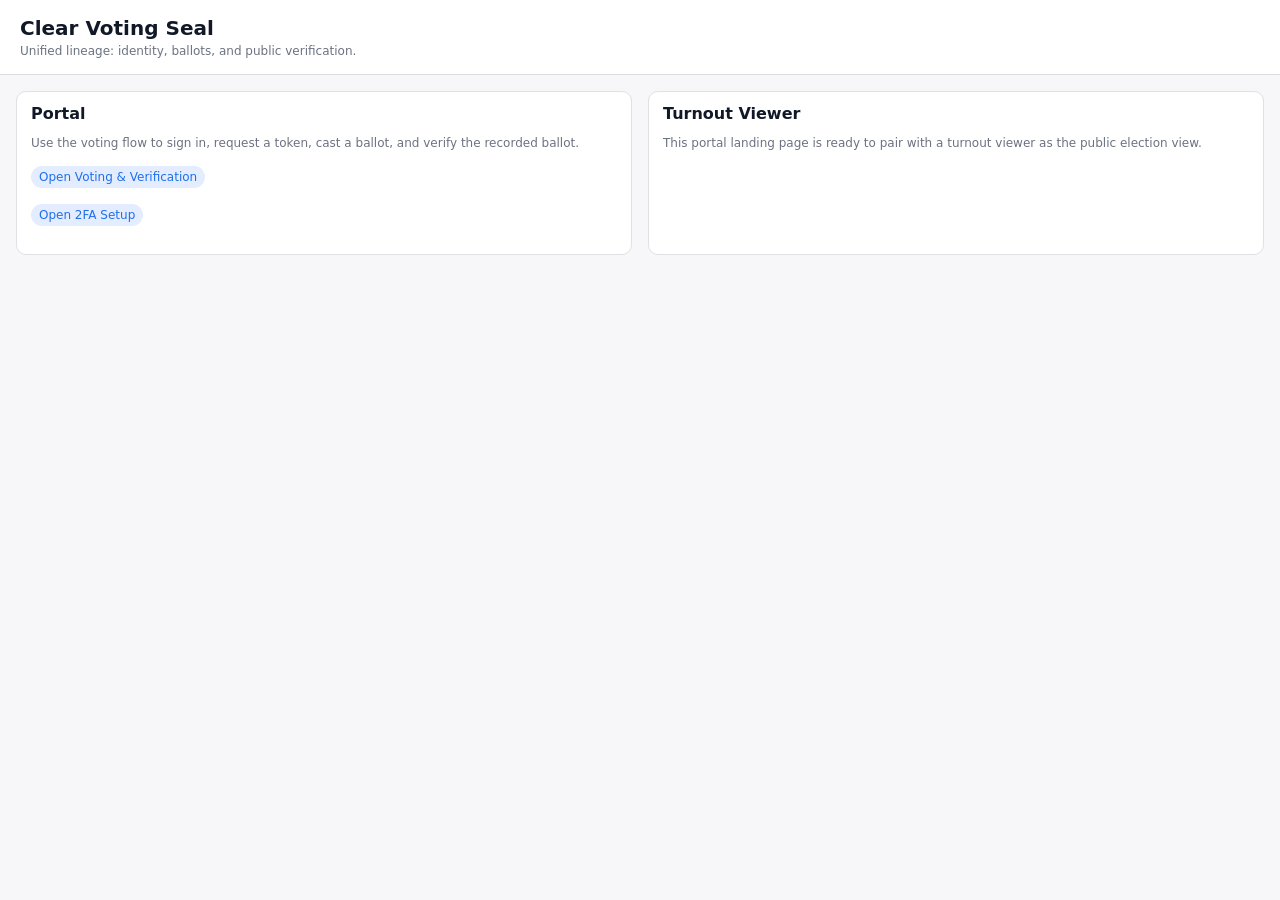
==== index.html @ 0ab6d85a "feat: add static voting portal pages" ====
<!doctype html>
<html lang="en">
<head>
  <meta charset="utf-8">
  <title>Clear Voting Seal — Portal</title>
  <meta name="viewport" content="width=device-width, initial-scale=1">
  <link rel="stylesheet" href="clear.css">
</head>
<body>
<header class="cvs-header">
  <h1>Clear Voting Seal</h1>
  <div class="cvs-sub">Unified lineage: identity, ballots, and public verification.</div>
</header>

<main class="cvs-main">
  <section class="cvs-card">
    <h2>Portal</h2>
    <p class="cvs-small">Use the voting flow to sign in, request a token, cast a ballot, and verify the recorded ballot.</p>
    <p><a class="badge" href="vote.html">Open Voting & Verification</a></p>
    <p><a class="badge" href="totp.html">Open 2FA Setup</a></p>
  </section>
  <section class="cvs-card">
    <h2>Turnout Viewer</h2>
    <p class="cvs-small">This portal landing page is ready to pair with a turnout viewer as the public election view.</p>
  </section>
</main>
</body>
</html>
---- clear.css ----
/* clear.css — Clear Voting Seal identity */

:root {
  --cvs-bg: #f7f7f9;
  --cvs-card-bg: #ffffff;
  --cvs-border: #e0e0e5;
  --cvs-accent: #1f6feb;
  --cvs-accent-soft: #e3edff;
  --cvs-text-main: #111827;
  --cvs-text-muted: #6b7280;
  --cvs-radius: 10px;
}

body {
  font-family: system-ui, -apple-system, Segoe UI, Roboto, sans-serif;
  background: var(--cvs-bg);
  margin: 0;
  color: var(--cvs-text-main);
}

.cvs-header {
  padding: 16px 20px;
  background: #fff;
  border-bottom: 1px solid #ddd;
}

.cvs-header h1 {
  margin: 0 0 4px 0;
  font-size: 20px;
}

.cvs-sub {
  font-size: 12px;
  color: var(--cvs-text-muted);
}

.cvs-main {
  padding: 16px;
  display: grid;
  grid-template-columns: repeat(auto-fit, minmax(320px, 1fr));
  gap: 16px;
}

.cvs-card {
  background: var(--cvs-card-bg);
  border: 1px solid var(--cvs-border);
  border-radius: var(--cvs-radius);
  padding: 12px 14px;
}

.cvs-card h2 {
  margin-top: 0;
  font-size: 16px;
}

label {
  display: block;
  margin-bottom: 8px;
  font-size: 14px;
}

input,
select {
  width: 100%;
  padding: 6px 8px;
  margin-top: 4px;
  border-radius: 6px;
  border: 1px solid var(--cvs-border);
  box-sizing: border-box;
}

button {
  margin-top: 8px;
  padding: 8px 12px;
  cursor: pointer;
  border-radius: 6px;
  border: 1px solid var(--cvs-accent);
  background: var(--cvs-accent);
  color: #fff;
  font-size: 14px;
}

button:hover {
  background: #174bb5;
}

.cvs-small {
  font-size: 12px;
  color: var(--cvs-text-muted);
  margin-top: 6px;
}

.cvs-status {
  margin-top: 8px;
  font-size: 13px;
}

.hidden {
  display: none;
}

a.badge,
.badge {
  display: inline-block;
  padding: 4px 8px;
  border-radius: 999px;
  background: var(--cvs-accent-soft);
  color: var(--cvs-accent);
  text-decoration: none;
  font-size: 12px;
}
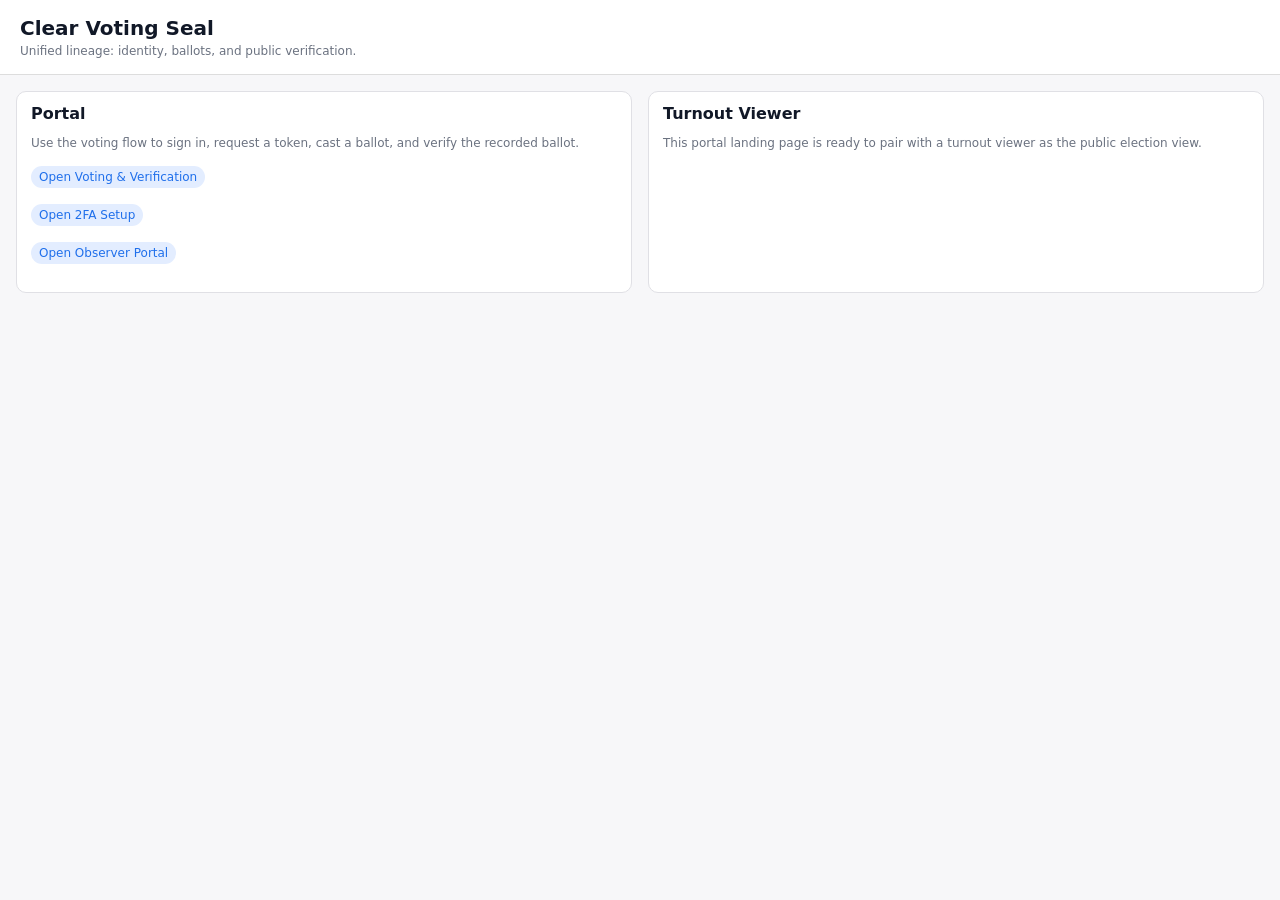
==== commit 945da10b: "Add roadmap baseline structure and observer scaffold - add observer portal UI and read-only observer" ====
--- a/index.html
+++ b/index.html
@@ -18,6 +18,7 @@
     <p class="cvs-small">Use the voting flow to sign in, request a token, cast a ballot, and verify the recorded ballot.</p>
     <p><a class="badge" href="vote.html">Open Voting & Verification</a></p>
     <p><a class="badge" href="totp.html">Open 2FA Setup</a></p>
+    <p><a class="badge" href="observer.html">Open Observer Portal</a></p>
   </section>
   <section class="cvs-card">
     <h2>Turnout Viewer</h2>
--- a/clear.css
+++ b/clear.css
@@ -95,6 +95,18 @@
   font-size: 13px;
 }
 
+.cvs-pre {
+  margin: 8px 0 0;
+  padding: 8px;
+  background: #f4f6fa;
+  border: 1px solid var(--cvs-border);
+  border-radius: 6px;
+  white-space: pre-wrap;
+  overflow-wrap: anywhere;
+  font-size: 12px;
+  min-height: 36px;
+}
+
 .hidden {
   display: none;
 }
